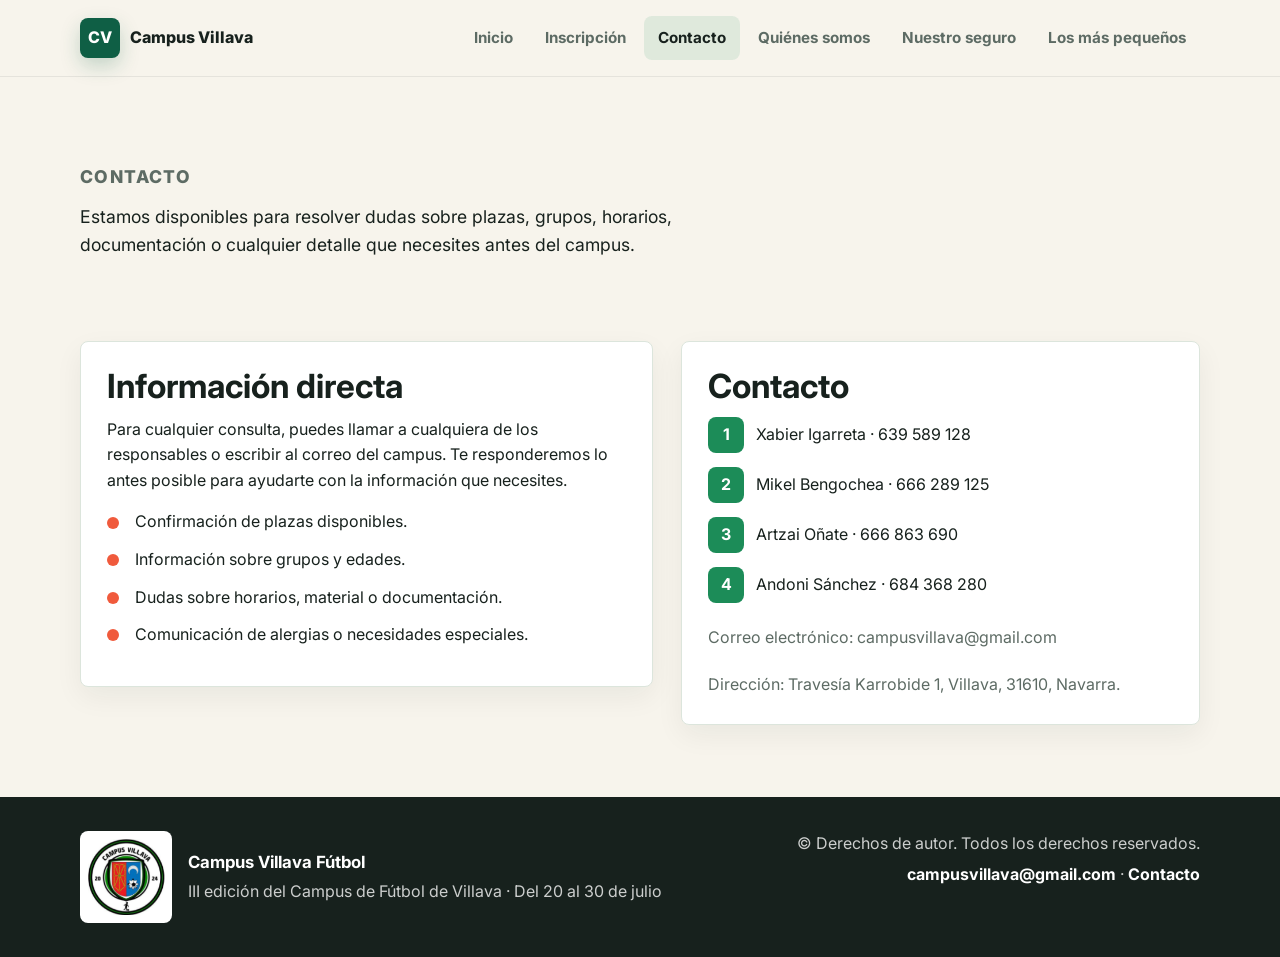
==== contacto/index.html @ b3b832f9 "Cambio rutas para despliegue" ====
<!DOCTYPE html>
<html lang="es">
<head>
  <meta charset="UTF-8">
  <meta name="viewport" content="width=device-width, initial-scale=1.0">
  <title>Campus Villava Fútbol | Contacto</title>
  <link rel="preconnect" href="https://fonts.googleapis.com">
  <link rel="preconnect" href="https://fonts.gstatic.com" crossorigin>
  <link href="https://fonts.googleapis.com/css2?family=Inter:wght@400;600;700;800&display=swap" rel="stylesheet">
  <link rel="stylesheet" href="../css/styles.css">
</head>
<body>
  <header class="site-header">
    <nav class="nav">
      <a class="brand" href="../" aria-label="Campus Villava Fútbol">
        <span class="brand-mark">CV</span>
        <span>Campus Villava</span>
      </a>
      <button class="nav-toggle" type="button" aria-label="Abrir menú" aria-expanded="false">
        <span></span>
        <span></span>
        <span></span>
      </button>
      <div class="nav-links" data-nav-links>
        <a href="../">Inicio</a>
        <a href="../inscripcion/">Inscripción</a>
        <a class="active" href="../contacto/">Contacto</a>
        <a href="../quienes-somos/">Quiénes somos</a>
        <a href="../seguro/">Nuestro seguro</a>
        <a href="../pequenos/">Los más pequeños</a>
      </div>
    </nav>
  </header>

  <main>
    <section class="page-hero compact contact-hero">
      <p class="eyebrow">Contacto</p>
      <p>Estamos disponibles para resolver dudas sobre plazas, grupos, horarios, documentación o cualquier detalle que necesites antes del campus.</p>
    </section>

    <section class="section signup-layout contact-section">
      <div class="panel">
        <h2>Información directa</h2>
        <p>Para cualquier consulta, puedes llamar a cualquiera de los responsables o escribir al correo del campus. Te responderemos lo antes posible para ayudarte con la información que necesites.</p>
        <ul class="check-list">
          <li>Confirmación de plazas disponibles.</li>
          <li>Información sobre grupos y edades.</li>
          <li>Dudas sobre horarios, material o documentación.</li>
          <li>Comunicación de alergias o necesidades especiales.</li>
        </ul>
      </div>

      <aside class="panel signup-aside">
        <h2>Contacto</h2>
        <div class="steps">
          <div><strong>1</strong><span>Xabier Igarreta · 639 589 128</span></div>
          <div><strong>2</strong><span>Mikel Bengochea · 666 289 125</span></div>
          <div><strong>3</strong><span>Artzai Oñate · 666 863 690</span></div>
          <div><strong>4</strong><span>Andoni Sánchez · 684 368 280</span></div>
        </div>
        <p class="aside-note">Correo electrónico: campusvillava@gmail.com</p>
        <p class="aside-note">Dirección: Travesía Karrobide 1, Villava, 31610, Navarra.</p>
      </aside>
    </section>
  </main>

  <footer class="footer">
    <div class="footer-brand">
      <img src="../assets/Campus Villava.png" alt="Campus Villava Fútbol">
      <div>
        <strong>Campus Villava Fútbol</strong>
        <p>III edición del Campus de Fútbol de Villava · Del 20 al 30 de julio</p>
      </div>
    </div>
    <div class="footer-info">
      <p>© Derechos de autor. Todos los derechos reservados.</p>
      <p><a href="../contacto/">campusvillava@gmail.com</a> · <a href="../contacto/">Contacto</a></p>
    </div>
  </footer>

  <script src="../js/main.js"></script>
</body>
</html>
---- css/styles.css ----
:root {
  --ink: #17211d;
  --muted: #5d6b64;
  --paper: #f7f4ec;
  --white: #ffffff;
  --field: #1c8c58;
  --field-dark: #0f5f45;
  --line: #dce5dc;
  --accent: #f05a3c;
  --accent-dark: #bd3d27;
  --sky: #d9eef8;
  --shadow: 0 18px 45px rgba(23, 33, 29, 0.13);
}

* {
  box-sizing: border-box;
}

body {
  margin: 0;
  font-family: "Inter", Arial, sans-serif;
  color: var(--ink);
  background: var(--paper);
  line-height: 1.6;
}

img {
  max-width: 100%;
  display: block;
}

a {
  color: inherit;
  text-decoration: none;
}

.site-header {
  position: sticky;
  top: 0;
  z-index: 10;
  background: rgba(247, 244, 236, 0.94);
  border-bottom: 1px solid rgba(23, 33, 29, 0.08);
  backdrop-filter: blur(12px);
}

.nav {
  width: min(1120px, calc(100% - 32px));
  min-height: 76px;
  margin: 0 auto;
  display: flex;
  align-items: center;
  justify-content: space-between;
  gap: 24px;
}

.brand {
  display: inline-flex;
  align-items: center;
  gap: 10px;
  font-weight: 800;
  letter-spacing: 0;
}

.brand-mark {
  width: 40px;
  height: 40px;
  display: grid;
  place-items: center;
  border-radius: 8px;
  color: var(--white);
  background: var(--field-dark);
  box-shadow: 0 8px 20px rgba(15, 95, 69, 0.22);
}

.nav-links {
  display: flex;
  align-items: center;
  gap: 4px;
}

.nav-links a {
  padding: 10px 14px;
  border-radius: 8px;
  color: var(--muted);
  font-size: 0.95rem;
  font-weight: 700;
}

.nav-links a:hover,
.nav-links a.active {
  color: var(--ink);
  background: rgba(28, 140, 88, 0.1);
}

.nav-toggle {
  display: none;
  width: 42px;
  height: 42px;
  border: 0;
  border-radius: 8px;
  background: var(--field-dark);
  cursor: pointer;
}

.nav-toggle span {
  display: block;
  width: 20px;
  height: 2px;
  margin: 5px auto;
  background: var(--white);
}

.hero {
  width: min(1120px, calc(100% - 32px));
  min-height: calc(100vh - 76px);
  margin: 0 auto;
  padding: 52px 0 40px;
  display: grid;
  grid-template-columns: minmax(0, 0.95fr) minmax(320px, 1.05fr);
  align-items: center;
  gap: 42px;
}

.hero-content {
  position: relative;
  z-index: 1;
}

.eyebrow {
  margin: 0 0 12px;
  color: var(--accent-dark);
  font-size: 0.78rem;
  font-weight: 800;
  letter-spacing: 0.08em;
  text-transform: uppercase;
}

h1,
h2,
h3,
p {
  margin-top: 0;
}

h1 {
  max-width: 780px;
  margin-bottom: 18px;
  font-size: clamp(2.45rem, 6vw, 5.25rem);
  line-height: 0.98;
  letter-spacing: 0;
}

h2 {
  margin-bottom: 12px;
  font-size: clamp(1.35rem, 2.6vw, 2.1rem);
  line-height: 1.1;
}

h3 {
  margin-bottom: 8px;
  font-size: 1.1rem;
}

.hero-copy,
.page-hero p {
  max-width: 680px;
  color: var(--muted);
  font-size: 1.1rem;
}

.hero-actions {
  display: flex;
  flex-wrap: wrap;
  gap: 12px;
  margin-top: 28px;
}

.button {
  display: inline-flex;
  align-items: center;
  justify-content: center;
  min-height: 48px;
  padding: 0 18px;
  border-radius: 8px;
  font-weight: 800;
}

.button.primary {
  color: var(--white);
  background: var(--accent);
}

.button.secondary {
  color: var(--field-dark);
  background: var(--white);
  border: 1px solid var(--line);
}

.hero-visual {
  align-self: stretch;
  display: flex;
  align-items: center;
  min-height: 420px;
}

.hero-visual img {
  width: 100%;
  filter: drop-shadow(0 24px 32px rgba(23, 33, 29, 0.18));
}

.section {
  width: min(1120px, calc(100% - 32px));
  margin: 0 auto;
  padding: 72px 0;
}

.intro-grid,
.insurance-grid,
.values {
  display: grid;
  grid-template-columns: repeat(3, minmax(0, 1fr));
  gap: 18px;
}

.intro-grid article,
.insurance-grid article,
.values article,
.panel,
.notice {
  padding: 26px;
  border: 1px solid var(--line);
  border-radius: 8px;
  background: var(--white);
  box-shadow: 0 10px 28px rgba(23, 33, 29, 0.06);
}

.intro-grid article {
  padding: 0;
  overflow: hidden;
}

.intro-card-image {
  width: 100%;
  height: 190px;
  object-fit: cover;
  background: #f7f8f3;
}

.intro-card-image-logos {
  object-fit: cover;
  object-position: center;
}

.intro-card-body {
  padding: 26px;
}

.card-icon {
  display: inline-grid;
  place-items: center;
  width: 44px;
  height: 44px;
  margin-bottom: 20px;
  border-radius: 8px;
  color: var(--white);
  background: var(--field);
  font-weight: 800;
}

.schedule-band {
  display: grid;
  grid-template-columns: 0.72fr 1.28fr;
  gap: 36px;
  align-items: start;
  padding: 44px;
  margin-bottom: 72px;
  border-radius: 8px;
  color: var(--white);
  background: var(--field-dark);
}

.schedule-band .eyebrow {
  color: #ffd1c7;
}

.timeline {
  display: grid;
  gap: 12px;
}

.timeline div {
  display: grid;
  grid-template-columns: 80px 1fr;
  gap: 14px;
  padding: 14px 0;
  border-bottom: 1px solid rgba(255, 255, 255, 0.22);
}

.timeline span {
  color: rgba(255, 255, 255, 0.82);
}

.page-hero {
  width: min(1120px, calc(100% - 32px));
  margin: 0 auto;
  padding: 86px 0 42px;
}

.page-hero.compact {
  padding-bottom: 20px;
}

.contact-hero {
  padding-bottom: 0;
}

.contact-hero p:not(.eyebrow) {
  color: var(--ink);
}

.inscription-hero {
  display: grid;
  grid-template-columns: minmax(0, 1fr) 280px;
  align-items: center;
  gap: 42px;
}

.inscription-hero-image {
  width: 280px;
  aspect-ratio: 1;
  border: 10px solid var(--white);
  border-radius: 50%;
  object-fit: cover;
  box-shadow: var(--shadow);
}

.split,
.kids-layout,
.signup-layout {
  display: grid;
  grid-template-columns: minmax(0, 1.05fr) minmax(300px, 0.95fr);
  gap: 28px;
  align-items: start;
}

.contact-section {
  padding-top: 44px;
}

.signup-section {
  padding-top: 44px;
}

.signup-main p {
  max-width: 680px;
  color: var(--muted);
}

.signup-actions {
  margin-top: 24px;
}

.payment-card {
  color: var(--white);
  background: var(--field-dark);
}

.payment-card .eyebrow,
.payment-card p {
  color: rgba(255, 255, 255, 0.82);
}

.iban {
  margin: 22px 0 0;
  padding: 18px;
  border-radius: 8px;
  color: var(--ink) !important;
  background: var(--white);
  font-size: clamp(1.05rem, 2.4vw, 1.45rem);
  font-weight: 800;
  line-height: 1.25;
  overflow-wrap: anywhere;
}

.contact-form-section {
  padding-top: 0;
}

.check-list {
  padding: 0;
  margin: 0;
  list-style: none;
}

.check-list li {
  position: relative;
  padding-left: 28px;
  margin-bottom: 12px;
}

.check-list li::before {
  content: "";
  position: absolute;
  left: 0;
  top: 0.45em;
  width: 12px;
  height: 12px;
  border-radius: 50%;
  background: var(--accent);
}

.values {
  padding-top: 0;
}

.section-heading {
  max-width: 760px;
  margin-bottom: 28px;
}

.section-heading p:last-child {
  margin-bottom: 0;
  color: var(--muted);
  font-size: 1.05rem;
}

.sponsors-section {
  padding-top: 0;
}

.sponsor-grid {
  display: grid;
  grid-template-columns: repeat(auto-fit, minmax(150px, 1fr));
  gap: 14px;
}

.sponsor-card {
  display: grid;
  place-items: center;
  min-height: 132px;
  padding: 18px;
  border: 1px solid var(--line);
  border-radius: 8px;
  background: var(--white);
  box-shadow: 0 10px 28px rgba(23, 33, 29, 0.06);
  cursor: pointer;
  transition: transform 160ms ease, border-color 160ms ease, box-shadow 160ms ease;
}

.sponsor-card:hover,
.sponsor-card:focus-visible {
  border-color: rgba(28, 140, 88, 0.55);
  box-shadow: 0 16px 34px rgba(23, 33, 29, 0.12);
  transform: translateY(-2px);
}

.sponsor-card:focus-visible,
.sponsor-modal-close:focus-visible,
.sponsor-modal-nav:focus-visible {
  outline: 3px solid rgba(240, 90, 60, 0.32);
  outline-offset: 3px;
}

.sponsor-card img {
  width: 100%;
  max-width: 170px;
  height: 86px;
  object-fit: contain;
}

body.modal-open {
  overflow: hidden;
}

.sponsor-modal {
  position: fixed;
  inset: 0;
  z-index: 40;
  display: flex;
  align-items: center;
  justify-content: center;
  padding: 24px;
  opacity: 0;
  pointer-events: none;
  transition: opacity 220ms ease;
}

.sponsor-modal.open {
  opacity: 1;
  pointer-events: auto;
}

.sponsor-modal-backdrop {
  position: absolute;
  inset: 0;
  background: rgba(23, 33, 29, 0.76);
}

.sponsor-modal-dialog {
  position: relative;
  z-index: 1;
  display: grid;
  grid-template-columns: 54px minmax(0, 760px) 54px;
  align-items: center;
  gap: 16px;
  width: min(100%, 980px);
  transform: translateY(16px) scale(0.98);
  transition: transform 220ms ease;
}

.sponsor-modal.open .sponsor-modal-dialog {
  transform: translateY(0) scale(1);
}

.sponsor-modal-content {
  display: grid;
  place-items: center;
  min-height: min(68vh, 620px);
  margin: 0;
  padding: 34px;
  border-radius: 8px;
  background: var(--white);
  box-shadow: var(--shadow);
  overflow: hidden;
}

.sponsor-modal-content img {
  width: 100%;
  max-height: min(54vh, 460px);
  object-fit: contain;
  transition: opacity 180ms ease, transform 220ms ease;
}

.sponsor-modal-content img.slide-out-left {
  opacity: 0;
  transform: translateX(-42px);
}

.sponsor-modal-content img.slide-out-right {
  opacity: 0;
  transform: translateX(42px);
}

.sponsor-modal-content img.slide-in-left {
  opacity: 0;
  transform: translateX(-42px);
}

.sponsor-modal-content img.slide-in-right {
  opacity: 0;
  transform: translateX(42px);
}

.sponsor-modal-close,
.sponsor-modal-nav {
  display: grid;
  place-items: center;
  border: 0;
  border-radius: 8px;
  color: var(--white);
  background: var(--field-dark);
  box-shadow: 0 10px 24px rgba(23, 33, 29, 0.24);
  cursor: pointer;
}

.sponsor-modal-nav:disabled {
  opacity: 0.35;
  cursor: not-allowed;
}

.sponsor-modal-nav:disabled:hover {
  background: var(--field-dark);
}

.sponsor-modal-close {
  position: absolute;
  top: -58px;
  right: 70px;
  width: 46px;
  height: 46px;
  font-size: 1.75rem;
  line-height: 1;
}

.sponsor-modal-nav {
  width: 54px;
  height: 54px;
  font-size: 2rem;
  line-height: 1;
}

.sponsor-modal-close:hover,
.sponsor-modal-nav:hover {
  background: var(--accent);
}

.insurance-grid {
  grid-template-columns: repeat(2, minmax(0, 1fr));
}

.notice {
  margin-bottom: 72px;
  background: #fff8e7;
}

.highlight {
  background: var(--field-dark);
  color: var(--white);
}

.highlight .check-list li::before {
  background: #ffd05d;
}

.age-tabs {
  display: flex;
  flex-wrap: wrap;
  gap: 8px;
  margin: 24px 0 16px;
}

.tab {
  min-height: 42px;
  padding: 0 14px;
  border: 1px solid var(--line);
  border-radius: 8px;
  color: var(--muted);
  background: var(--white);
  font: inherit;
  font-weight: 800;
  cursor: pointer;
}

.tab.active {
  color: var(--white);
  border-color: var(--field-dark);
  background: var(--field-dark);
}

.tab-panel {
  display: none;
  padding: 22px;
  border-left: 4px solid var(--accent);
  background: var(--white);
}

.tab-panel.active {
  display: block;
}

.form-card {
  padding: 28px;
  border: 1px solid var(--line);
  border-radius: 8px;
  background: var(--white);
  box-shadow: 0 10px 28px rgba(23, 33, 29, 0.06);
}

.form-grid {
  display: grid;
  grid-template-columns: repeat(2, minmax(0, 1fr));
  gap: 16px;
}

label {
  display: grid;
  gap: 8px;
  margin-bottom: 16px;
  color: var(--ink);
  font-weight: 800;
}

input,
select,
textarea {
  width: 100%;
  min-height: 46px;
  padding: 11px 12px;
  border: 1px solid var(--line);
  border-radius: 8px;
  color: var(--ink);
  background: #fbfbf8;
  font: inherit;
  font-weight: 600;
}

textarea {
  resize: vertical;
}

input:focus,
select:focus,
textarea:focus {
  outline: 3px solid rgba(28, 140, 88, 0.18);
  border-color: var(--field);
}

.consent {
  display: flex;
  align-items: flex-start;
  gap: 10px;
  font-weight: 700;
}

.consent input {
  width: 18px;
  min-height: 18px;
  margin-top: 4px;
}

.form-message {
  min-height: 24px;
  margin: 16px 0 0;
  color: var(--field-dark);
  font-weight: 800;
}

.signup-aside {
  position: sticky;
  top: 100px;
}

.steps {
  display: grid;
  gap: 14px;
}

.steps div {
  display: grid;
  grid-template-columns: 36px 1fr;
  gap: 12px;
  align-items: start;
}

.steps strong {
  display: grid;
  place-items: center;
  width: 36px;
  height: 36px;
  border-radius: 8px;
  color: var(--white);
  background: var(--field);
}

.contact-section .steps div {
  align-items: center;
}

.contact-section .steps span {
  display: flex;
  align-items: center;
  min-height: 36px;
  line-height: 1.35;
}

.aside-note {
  margin: 22px 0 0;
  color: var(--muted);
}

.footer {
  display: grid;
  grid-template-columns: minmax(260px, 1.1fr) minmax(220px, 0.8fr);
  gap: 28px;
  align-items: start;
  padding: 34px max(16px, calc((100% - 1120px) / 2));
  color: rgba(255, 255, 255, 0.78);
  background: var(--ink);
}

.footer p,
.footer strong {
  margin: 0;
}

.footer strong {
  display: block;
  margin-bottom: 4px;
  color: var(--white);
  font-size: 1.05rem;
}

.footer a {
  color: var(--white);
  font-weight: 700;
}

.footer a:hover {
  color: #ffd1c7;
}

.footer-brand {
  display: flex;
  align-items: center;
  gap: 16px;
}

.footer-brand img {
  width: 92px;
  height: 92px;
  border-radius: 8px;
  object-fit: contain;
  background: var(--white);
}

.footer-info {
  display: grid;
  gap: 6px;
  justify-items: end;
  text-align: right;
}

@media (max-width: 820px) {
  .nav {
    min-height: 68px;
  }

  .nav-toggle {
    display: block;
  }

  .nav-links {
    position: absolute;
    left: 16px;
    right: 16px;
    top: 76px;
    display: none;
    flex-direction: column;
    align-items: stretch;
    padding: 10px;
    border: 1px solid var(--line);
    border-radius: 8px;
    background: var(--white);
    box-shadow: var(--shadow);
  }

  .nav-links.open {
    display: flex;
  }

  .hero {
    min-height: auto;
    grid-template-columns: 1fr;
    padding-top: 38px;
    gap: 20px;
  }

  .hero-visual {
    min-height: 250px;
  }

  .inscription-hero {
    grid-template-columns: 1fr;
    gap: 24px;
  }

  .inscription-hero-image {
    width: min(100%, 260px);
  }

  .intro-grid,
  .insurance-grid,
  .values,
  .split,
  .kids-layout,
  .signup-layout,
  .schedule-band {
    grid-template-columns: 1fr;
  }

  .signup-aside {
    position: static;
  }

  .section {
    padding: 44px 0;
  }

  .sponsors-section {
    padding-top: 0;
  }

  .sponsor-modal-dialog {
    grid-template-columns: 48px minmax(0, 1fr) 48px;
    gap: 10px;
  }

  .sponsor-modal-content {
    min-height: min(66vh, 520px);
    padding: 24px;
  }

  .sponsor-modal-close {
    right: 58px;
  }

  .schedule-band {
    padding: 28px;
    margin-bottom: 44px;
  }

  .page-hero {
    padding-top: 56px;
  }

  .footer {
    grid-template-columns: 1fr;
  }

  .footer-info {
    justify-items: start;
    text-align: left;
  }
}

@media (max-width: 520px) {
  .hero-actions,
  .button {
    width: 100%;
  }

  .timeline div {
    grid-template-columns: 1fr;
    gap: 2px;
  }

  .insurance-grid article,
  .values article,
  .panel,
  .notice,
  .form-card {
    padding: 22px;
  }

  .intro-card-body {
    padding: 22px;
  }

  .intro-card-image {
    height: 180px;
  }

  .sponsor-grid {
    grid-template-columns: repeat(2, minmax(0, 1fr));
  }

  .sponsor-card {
    min-height: 112px;
    padding: 14px;
  }

  .sponsor-card img {
    height: 72px;
  }

  .sponsor-modal {
    padding: 14px;
  }

  .sponsor-modal-dialog {
    grid-template-columns: 1fr 1fr;
    gap: 10px;
  }

  .sponsor-modal-content {
    grid-column: 1 / -1;
    grid-row: 1;
    min-height: min(62vh, 440px);
    padding: 20px;
  }

  .sponsor-modal-content img {
    max-height: min(45vh, 340px);
  }

  .sponsor-modal-close {
    top: 10px;
    right: 10px;
    width: 42px;
    height: 42px;
    color: var(--ink);
    background: var(--white);
  }

  .sponsor-modal-nav {
    grid-row: 2;
    width: 100%;
    height: 48px;
  }

  .form-grid {
    grid-template-columns: 1fr;
  }

  .footer-brand {
    align-items: flex-start;
  }

  .footer-brand img {
    width: 74px;
    height: 74px;
  }

}
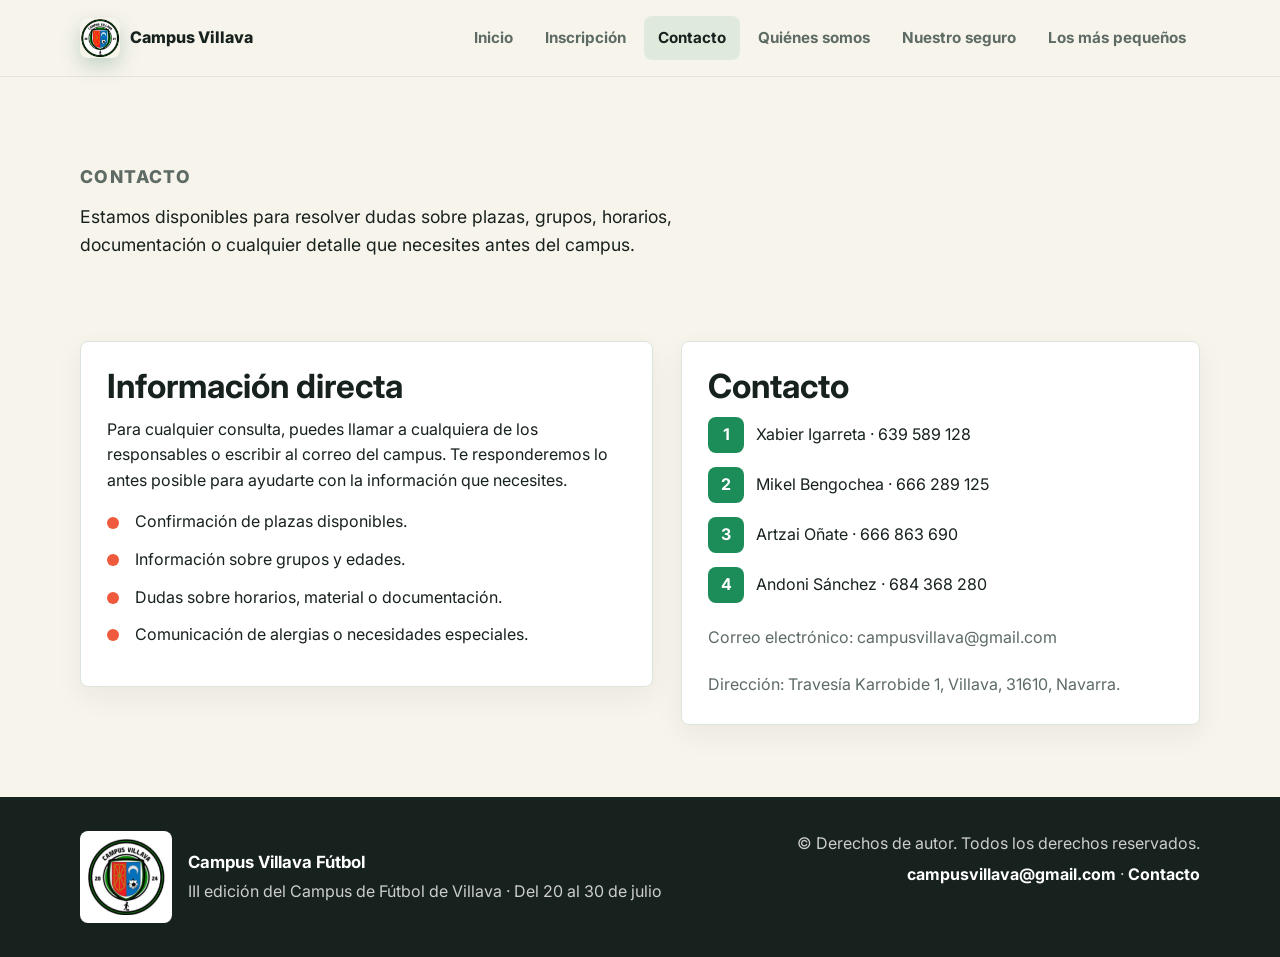
==== commit ae705e0a: "Cambio iconos" ====
--- a/contacto/index.html
+++ b/contacto/index.html
@@ -8,12 +8,13 @@
   <link rel="preconnect" href="https://fonts.gstatic.com" crossorigin>
   <link href="https://fonts.googleapis.com/css2?family=Inter:wght@400;600;700;800&display=swap" rel="stylesheet">
   <link rel="stylesheet" href="../css/styles.css">
+  <link rel="icon" type="image/png" href="../assets/Campus Villava fondo transparente.png">
 </head>
 <body>
   <header class="site-header">
     <nav class="nav">
       <a class="brand" href="../" aria-label="Campus Villava Fútbol">
-        <span class="brand-mark">CV</span>
+        <img class="brand-mark" src="../assets/Campus Villava fondo transparente.png" alt="">
         <span>Campus Villava</span>
       </a>
       <button class="nav-toggle" type="button" aria-label="Abrir menú" aria-expanded="false">
--- a/css/styles.css
+++ b/css/styles.css
@@ -64,11 +64,9 @@
 .brand-mark {
   width: 40px;
   height: 40px;
-  display: grid;
-  place-items: center;
-  border-radius: 8px;
-  color: var(--white);
-  background: var(--field-dark);
+  display: block;
+  border-radius: 8px;
+  object-fit: contain;
   box-shadow: 0 8px 20px rgba(15, 95, 69, 0.22);
 }
 
@@ -253,6 +251,10 @@
 
 .intro-card-body {
   padding: 26px;
+}
+
+.intro-card-link {
+  margin-top: 20px;
 }
 
 .card-icon {
